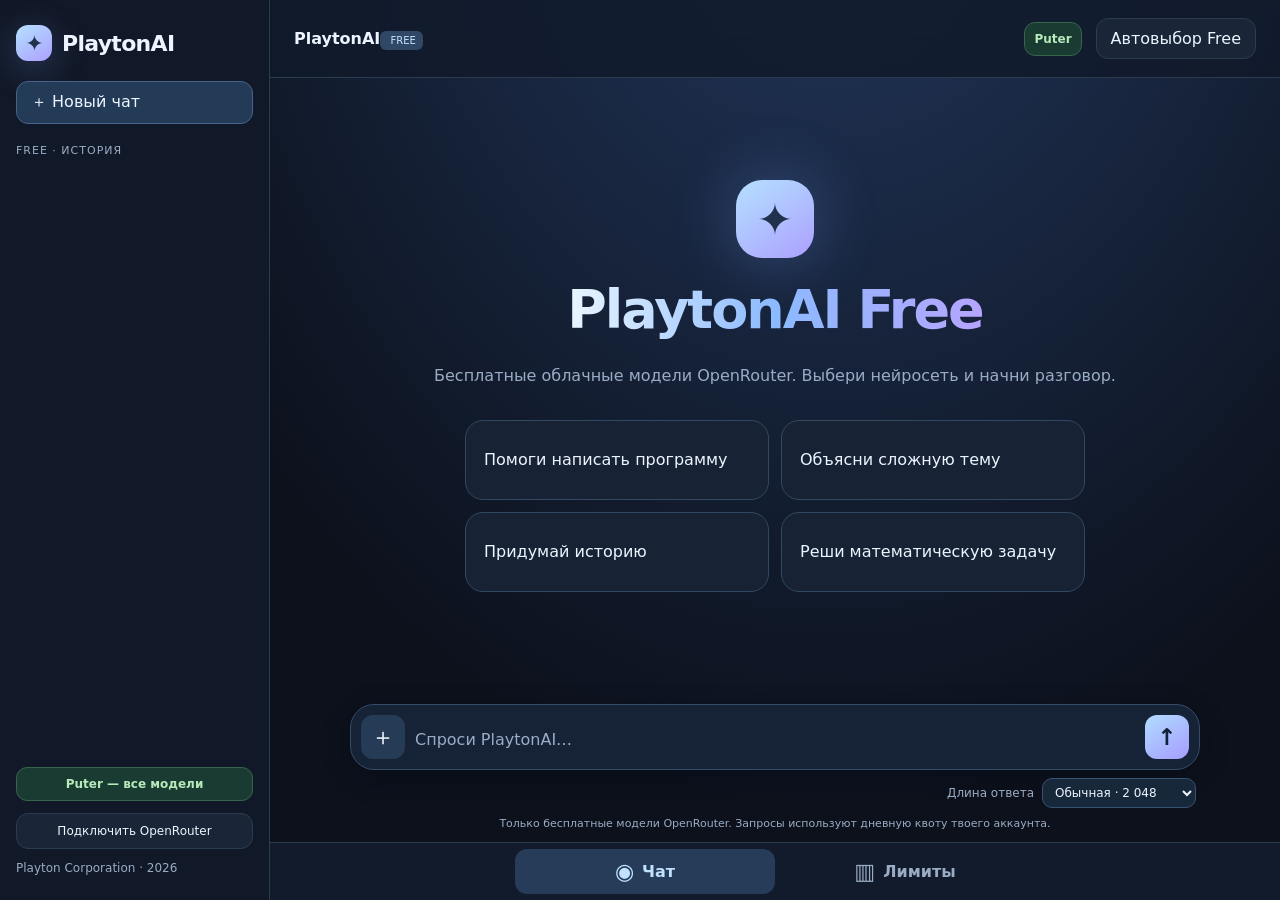
==== free.html @ 61194fd1 "Add PlaytonAI OpenRouter free mode with secure OAuth and live quotas" ====
<!doctype html><html lang="ru"><head><meta charset="utf-8"><meta name="viewport" content="width=device-width,initial-scale=1,viewport-fit=cover"><meta name="theme-color" content="#101117"><meta name="referrer" content="no-referrer"><title>PlaytonAI · Free Models</title><link rel="stylesheet" href="style.css?v=3"><link rel="stylesheet" href="theme.css?v=3"><script defer src="markdown.js?v=2"></script><script defer src="free.js?v=3"></script></head>
<body><aside id="sidebar"><a class="brand" href="./free.html"><span class="logo">✦</span> PlaytonAI</a><button id="newChat" class="new">＋ Новый чат</button><small class="label">FREE · ИСТОРИЯ</small><div id="history"></div><footer><a class="switch-provider" href="./">Puter — все модели</a><button id="connect">Подключить OpenRouter</button><button id="disconnect" hidden>Отключить ключ</button><span>Playton Corporation · 2026</span></footer></aside>
<main><header><button id="menu" aria-label="Меню">☰</button><div><strong>PlaytonAI</strong><span class="version"> FREE</span></div><a class="provider-top" href="./">Puter</a><button id="models" title="Выбрать модель">Выбор модели ▾</button></header>
<section class="page" id="chatPage"><div id="conversation" aria-live="polite"></div><section class="composer"><div id="status" role="status"></div><form id="form"><div id="attachments"></div><div class="input-row"><button type="button" id="attach" aria-label="Прикрепить файлы">＋</button><input type="file" id="files" multiple hidden accept="image/*,.txt,.md,.csv,.json,.xml,.js,.ts,.py,.cpp,.html,.css,.rs,.java,.log"><textarea id="prompt" rows="1" placeholder="Спроси PlaytonAI…" aria-label="Сообщение"></textarea><button id="send" type="submit" aria-label="Отправить">↑</button><button id="stop" type="button" hidden>Стоп</button></div></form><div class="generation-controls"><label for="answerLength">Длина ответа</label><select id="answerLength"><option value="2048">Обычная · 2 048</option><option value="1024">Экономная · 1 024</option><option value="4096">Подробная · 4 096</option><option value="16384">Длинная · 16 384</option><option value="auto">Максимум модели</option></select></div><p>Только бесплатные модели OpenRouter. Запросы используют дневную квоту твоего аккаунта.</p></section></section>
<section class="page limits" id="limitsPage" hidden><div class="limits-inner"><div class="eyebrow">PLAYTONAI · OPENROUTER FREE</div><h1>Лимиты и квоты</h1><p class="muted">Данные с сервера OpenRouter, без бюджета Puter.</p><div class="toolbar"><button id="refresh">Обновить с сервера</button><a href="https://openrouter.ai/keys" target="_blank" rel="noopener">API-ключи</a></div><p id="quotaStatus" role="status" class="muted">Подключи аккаунт, чтобы увидеть реальный остаток.</p><div class="quota-grid"><article class="quota-card"><small>ОСТАЛОСЬ ЗАПРОСОВ СЕГОДНЯ</small><strong id="remaining">—</strong><span>Общая квота бесплатных моделей</span><div class="progress"><div id="balanceBar"></div></div></article><article class="quota-card"><small>ДНЕВНОЙ ЛИМИТ</small><strong id="daily">—</strong><span id="used">Данные API</span></article></div><article class="quota-card"><h2 id="quotaModel">Модель</h2><div id="modelMetrics" class="metrics"></div><p class="muted">Отдельная внутренняя квота провайдера может действовать, но остаток не всегда доступен. Общая квота возвращается API OpenRouter.</p></article><article class="quota-card"><h2>Как работает бесплатный режим</h2><p class="muted">Выбираются только модели с суффиксом :free и нулевой ценой либо официальный бесплатный маршрутизатор. Платные модели не отправляются. Ограничения OpenRouter действуют и могут измениться.</p><a href="https://openrouter.ai/collections/free-models" target="_blank" rel="noopener">Официальный список бесплатных моделей</a></article></div></section>
<nav class="bottom-nav" aria-label="Навигация"><button id="navChat" class="active"><span>◉</span> Чат</button><button id="navLimits"><span>▥</span> Лимиты</button></nav></main>
<dialog id="catalog"><div class="dialog-head"><h2>Бесплатные модели</h2><button id="close" aria-label="Закрыть">×</button></div><p id="catalogStatus">Загрузка каталога…</p><input id="filter" type="search" placeholder="Название модели" aria-label="Поиск модели"><div id="modelList"></div></dialog>
<dialog id="connection"><div class="dialog-head"><h2>Подключение OpenRouter</h2><button id="closeConnect" aria-label="Закрыть">×</button></div><p>Войди через официальный OpenRouter. Секретный ключ используется только в памяти этой вкладки, не сохраняется на GitHub и не попадает в историю. После закрытия или перезагрузки вкладки потребуется подключение снова.</p><button id="oauth">Войти через OpenRouter</button><p class="muted">Или используй собственный API-ключ:</p><input id="manualKey" class="free-key" type="password" autocomplete="off" spellcheck="false" placeholder="API-ключ OpenRouter" aria-label="API-ключ OpenRouter"><div class="free-controls"><button id="useKey">Подключить ключ</button><a href="https://openrouter.ai/keys" target="_blank" rel="noopener">Получить ключ</a></div><p id="connectStatus" role="status" class="muted"></p></dialog></body></html>
---- style.css ----
:root{color-scheme:dark;--bg:#101117;--panel:#171922;--line:#2a2d3b;--text:#f1f2f7;--muted:#9b9eae;--accent:#9caaff;font-family:Inter,system-ui,-apple-system,sans-serif}*{box-sizing:border-box}body{margin:0;background:var(--bg);color:var(--text);display:flex;height:100dvh;overflow:hidden}button,input,textarea{font:inherit}button{cursor:pointer;border:1px solid var(--line);border-radius:12px;color:var(--text);background:#222531;padding:10px 14px}button:hover{background:#303649}button:disabled{opacity:.5;cursor:wait}#sidebar{width:265px;flex-shrink:0;background:var(--panel);padding:22px 15px;display:flex;flex-direction:column;gap:20px;border-right:1px solid var(--line)}.brand{display:flex;align-items:center;gap:10px;text-decoration:none;color:var(--text);font-weight:800;font-size:22px}.logo{display:grid;place-items:center;width:36px;height:36px;background:linear-gradient(135deg,#a7b2ff,#6967e9);color:#17152b;border-radius:12px;font-weight:900}.new{border-color:#484f83;text-align:left}.label{color:var(--muted);font-size:11px;letter-spacing:1px}#history{overflow:auto;flex:1;display:flex;flex-direction:column;gap:5px}.history-item{display:flex;align-items:center;gap:6px}.history-item>button:first-child{flex:1;min-width:0;text-overflow:ellipsis;overflow:hidden;white-space:nowrap;text-align:left;background:transparent;border-color:transparent}.history-item.active{background:#282d42;border-radius:12px}.history-item>button:last-child{padding:5px 8px;border:none;background:none;color:var(--muted)}footer{display:flex;flex-direction:column;gap:12px;color:var(--muted);font-size:12px}main{flex:1;min-width:0;display:flex;flex-direction:column}header{display:flex;align-items:center;gap:14px;padding:15px 24px;border-bottom:1px solid var(--line)}header>div{flex:1}.version{font-size:10px;background:#282b44;color:#b4beff;padding:4px 7px;border-radius:6px}#models{max-width:46%;white-space:nowrap;overflow:hidden;text-overflow:ellipsis}#menu{display:none}#conversation{flex:1;overflow:auto;padding:20px max(20px,calc((100% - 850px)/2));scroll-behavior:smooth}.welcome{min-height:100%;display:flex;flex-direction:column;justify-content:center;align-items:center;text-align:center}.welcome .logo{width:70px;height:70px;font-size:40px;box-shadow:0 10px 60px #6267c94a}.welcome h1{font-size:clamp(28px,5vw,46px);margin:20px 0 6px}.welcome p{color:var(--muted)}.suggestions{display:grid;grid-template-columns:repeat(2,minmax(0,1fr));gap:10px;margin-top:15px}.suggestions button{text-align:left;background:#181b25;padding:14px}.message{margin:20px 0;line-height:1.65;overflow-wrap:anywhere}.message.user{background:#232638;padding:14px 18px;border-radius:18px 18px 4px 18px;margin-left:auto;width:fit-content;max-width:90%}.message.assistant{padding:12px 0}.author{color:var(--accent);font-weight:700;font-size:12px;margin-bottom:8px}.content{white-space:pre-wrap}.content pre{white-space:pre;overflow:auto;padding:15px;background:#090b10;border-radius:12px;border:1px solid var(--line)}.copy{font-size:12px;margin-top:8px;padding:5px 10px}.composer{padding:10px max(20px,calc((100% - 850px)/2)) 12px}.composer form{background:#1c1f2b;border:1px solid #3a3e50;border-radius:22px;padding:10px;display:flex;align-items:flex-end;gap:10px}.composer textarea{resize:none;flex:1;min-width:0;border:0;background:transparent;color:var(--text);padding:10px;outline:none;max-height:160px}.composer p{font-size:11px;text-align:center;color:var(--muted);margin:9px 0 0}#send{background:var(--accent);color:#101117;font-size:23px;width:44px;height:44px;padding:0;border:none;font-weight:bold}#status{font-size:13px;color:#c6cbf7;padding:0 4px 8px}#status:empty{display:none}dialog{background:var(--panel);border:1px solid var(--line);color:var(--text);width:min(650px,94vw);max-height:85dvh;border-radius:20px;padding:20px}dialog::backdrop{background:#0009}.dialog-head{display:flex;justify-content:space-between;align-items:center}.dialog-head h2{margin:0}#filter{width:100%;background:var(--bg);color:var(--text);border:1px solid var(--line);border-radius:12px;padding:12px}#modelList{display:flex;flex-direction:column;gap:7px;margin-top:12px;max-height:55dvh;overflow:auto}.model{text-align:left;display:flex;flex-direction:column;gap:5px}.model small{color:var(--muted)}.model.selected{border-color:var(--accent)}#catalogStatus{color:var(--muted);font-size:13px}[hidden]{display:none!important}@media(max-width:700px){#sidebar{display:none;position:absolute;z-index:2;left:0;top:0;bottom:0;width:min(290px,85vw);box-shadow:0 0 0 100vmax #0008}#sidebar.open{display:flex}#menu{display:block;padding:8px 12px}header{padding:12px;gap:10px}.version{display:none}#conversation{padding:14px 16px}.composer{padding:8px 12px}.suggestions{grid-template-columns:1fr}}
---- theme.css ----
:root{--bg:#0c111c;--panel:#111928;--line:#2b3c51;--text:#edf4ff;--muted:#9aacc5;--accent:#a0d1ff;--violet:#b3a6ff}
.switch-provider,.provider-top{display:inline-block;text-decoration:none;color:#b7e9bb;border:1px solid #38634c;background:#193b31;padding:9px;border-radius:11px;font-size:12px;text-align:center;font-weight:700}.provider-top{flex-shrink:0}.free-status{font-size:13px;color:#b7e9bb}.free-key{width:100%;font:inherit;padding:12px;border:1px solid #415773;border-radius:10px;background:#0c111c;color:var(--text)}.free-controls{display:flex;flex-wrap:wrap;gap:8px;margin-top:12px}.free-controls button{flex:1}.free-chat-image{max-width:180px;max-height:120px;object-fit:contain;border-radius:10px;display:block}
.generation-controls{display:flex;justify-content:flex-end;align-items:center;gap:8px;margin:8px 4px 0;color:var(--muted);font-size:12px}.generation-controls select{max-width:70%;color:var(--text);background:#18283b;border:1px solid #385271;border-radius:10px;padding:6px 8px;font:inherit}.generation-controls select:focus-visible{outline:2px solid var(--accent)}
body{background:radial-gradient(ellipse at 65% -30%,#243b63,transparent 65%),var(--bg)}
button{background:#1a2638;transition:background .2s,border .2s}button:hover{background:#304561}button:focus-visible,a:focus-visible{outline:2px solid var(--accent)}
#sidebar{background:#111928f0;width:270px;padding:25px 16px}.brand{letter-spacing:-.7px}.logo{background:linear-gradient(145deg,#b4e1ff,#aca0ff);color:#20324b;box-shadow:0 8px 35px #86aaff40}.new{background:#233b57;border-color:#476389}.history-item.active{background:#243850}header{background:#111b2bd9;backdrop-filter:blur(20px);padding:18px 24px}.version{background:#304866;color:#c7e6ff}.page{display:flex;flex:1;min-height:0;flex-direction:column}.welcome h1{font-size:clamp(32px,5vw,54px);letter-spacing:-2px;background:linear-gradient(90deg,#eaf6ff,#8bbaff,#b6a4ff);background-clip:text;color:transparent}.welcome .logo{font-size:44px;width:78px;height:78px;border-radius:26px;box-shadow:0 0 65px #759fff55}.welcome p{line-height:1.6}.suggestions{width:min(100%,620px);gap:12px}.suggestions button{background:#172335;border:1px solid #334860;padding:18px;min-height:80px;border-radius:18px}
.message.user{background:#22354e;border:1px solid #38516d;border-radius:20px 20px 5px 20px}.message{line-height:1.7}.author{display:flex;align-items:center;gap:8px;font-size:12px;color:var(--muted)}.author:before{content:"✦";display:grid;place-items:center;width:30px;height:30px;border-radius:10px;color:#10233f;background:linear-gradient(145deg,#b4e1ff,#aca0ff);font-size:20px}.content{white-space:normal}.message.user .content{white-space:pre-wrap}.content p{margin:0 0 12px}.content p:last-child{margin-bottom:0}.content h1,.content h2,.content h3,.content h4{line-height:1.3;margin:20px 0 10px;letter-spacing:-.5px}.content ul,.content ol{padding-left:25px}.content li{margin:5px 0}.content strong{color:#f6faff}.content code{background:#24384e;border:1px solid #364d65;border-radius:6px;padding:2px 5px;color:#c8e5ff;font-family:ui-monospace,Consolas,monospace}.content pre{background:#090e18;line-height:1.5;border-color:#2a4056}.content pre code{background:none;border:0;padding:0;color:#dbeaff}.content blockquote{border-left:3px solid var(--accent);margin:12px 0;padding:8px 15px;background:#1c2a3e;color:#bfd3ee;border-radius:0 10px 10px 0}.content hr{border:0;border-top:1px solid var(--line);margin:22px 0}.content table,.limits table{border-collapse:collapse;width:100%;text-align:left;min-width:300px}.content th,.content td,.limits th,.limits td{padding:10px 12px;border:1px solid var(--line);vertical-align:top}.content th,.limits th{background:#203249}.table-scroll{overflow:auto}.content a,.limits a{color:var(--accent)}.composer form{display:block;background:#162337;border:1px solid #354b68;border-radius:24px;box-shadow:0 8px 28px #03081255}.input-row{display:flex;align-items:flex-end;gap:8px}.composer textarea{padding:10px 2px}.composer textarea::placeholder{color:#9aacc5}#send{background:linear-gradient(145deg,#b0ddff,#a59cff);color:#10223a}#attach{font-size:24px;width:44px;height:44px;padding:0;border:0;background:#263b55}#attachments{display:flex;flex-wrap:wrap;gap:7px;margin:0 4px 8px}#attachments:empty{display:none}.attachment{display:flex;align-items:center;gap:7px;background:#24364d;border:1px solid #3d5879;border-radius:12px;padding:6px;max-width:100%;font-size:12px}.attachment img{width:36px;height:36px;object-fit:cover;border-radius:7px}.attachment span{max-width:155px;overflow:hidden;text-overflow:ellipsis;white-space:nowrap}.attachment button{border:0;background:transparent;padding:3px 6px}.file-tag{display:inline-block;border:1px solid #3c5576;border-radius:10px;padding:5px 8px;font-size:12px;color:#c3dfff;margin:4px 4px 4px 0}.bottom-nav{display:grid;grid-template-columns:1fr 1fr;background:#111b2b;border-top:1px solid var(--line);padding:6px max(14px,calc((100% - 520px)/2)) calc(6px + env(safe-area-inset-bottom))}.bottom-nav button{border:0;background:transparent;color:var(--muted);display:flex;align-items:center;justify-content:center;gap:8px;padding:10px;font-weight:600}.bottom-nav span{font-size:22px}.bottom-nav button.active{background:#263c58;color:#c1e2ff}.limits{overflow:auto}.limits-inner{max-width:900px;width:100%;margin:auto;padding:30px 24px}.limits h1{font-size:36px;letter-spacing:-1.3px;margin:8px 0}.muted{color:var(--muted);font-size:13px;line-height:1.6}.eyebrow{color:#9bc4f4;font-size:11px;font-weight:700;letter-spacing:1.5px}.toolbar{display:flex;align-items:center;flex-wrap:wrap;gap:15px;margin:20px 0}.quota-grid{display:grid;grid-template-columns:1fr 1fr;gap:14px}.quota-card{background:#152234;border:1px solid var(--line);border-radius:20px;padding:20px;margin:12px 0;min-width:0}.quota-card small{color:var(--muted);font-size:11px;letter-spacing:1px}.quota-card>strong{display:block;font-size:clamp(24px,4vw,38px);letter-spacing:-1px;margin:12px 0;color:#a9d4ff}.quota-card>span{font-size:13px;color:var(--muted)}.quota-card h2{font-size:20px;margin:0 0 10px;overflow-wrap:anywhere}.progress{height:7px;background:#24354a;border-radius:7px;margin-top:16px}.progress div{height:100%;width:0;background:linear-gradient(90deg,#99ccff,#a99dfc);border-radius:7px}.card-head{display:flex;justify-content:space-between;gap:12px;align-items:center}.card-head h2{margin:8px 0 15px}.metrics{display:grid;grid-template-columns:repeat(2,minmax(0,1fr));gap:12px}.metric{background:#101a29;padding:12px;border-radius:12px;min-width:0}.metric span{display:block;color:var(--muted);font-size:12px}.metric strong{display:block;font-size:17px;overflow-wrap:anywhere;margin-top:6px}.notice{margin-top:15px;background:#25344b;border-left:3px solid #9db7ff;padding:13px;border-radius:9px}.notice p{margin:5px 0;color:#b6c7dd;font-size:14px;line-height:1.5}.limits table{font-size:13px;margin:12px 0}.limits a{font-size:13px}dialog{background:#142033;border-color:#344e70;border-radius:24px}dialog::backdrop{background:#050a13b8;backdrop-filter:blur(7px)}.model{background:#1b2b40}
@media(max-width:700px){#sidebar{position:fixed;width:min(290px,85vw);box-shadow:0 0 0 100vmax #0009}header{padding:11px 12px}.suggestions{grid-template-columns:repeat(2,minmax(0,1fr));gap:8px}.suggestions button{font-size:13px;padding:10px;min-height:76px}.welcome h1{font-size:33px}.welcome .logo{width:60px;height:60px;font-size:36px}.welcome p{font-size:14px}.bottom-nav{padding:5px 12px calc(5px + env(safe-area-inset-bottom))}.limits-inner{padding:22px 14px}.quota-grid{grid-template-columns:1fr;gap:0}.quota-card{padding:15px}.metrics{grid-template-columns:repeat(2,minmax(0,1fr))}.attachment span{max-width:105px}}
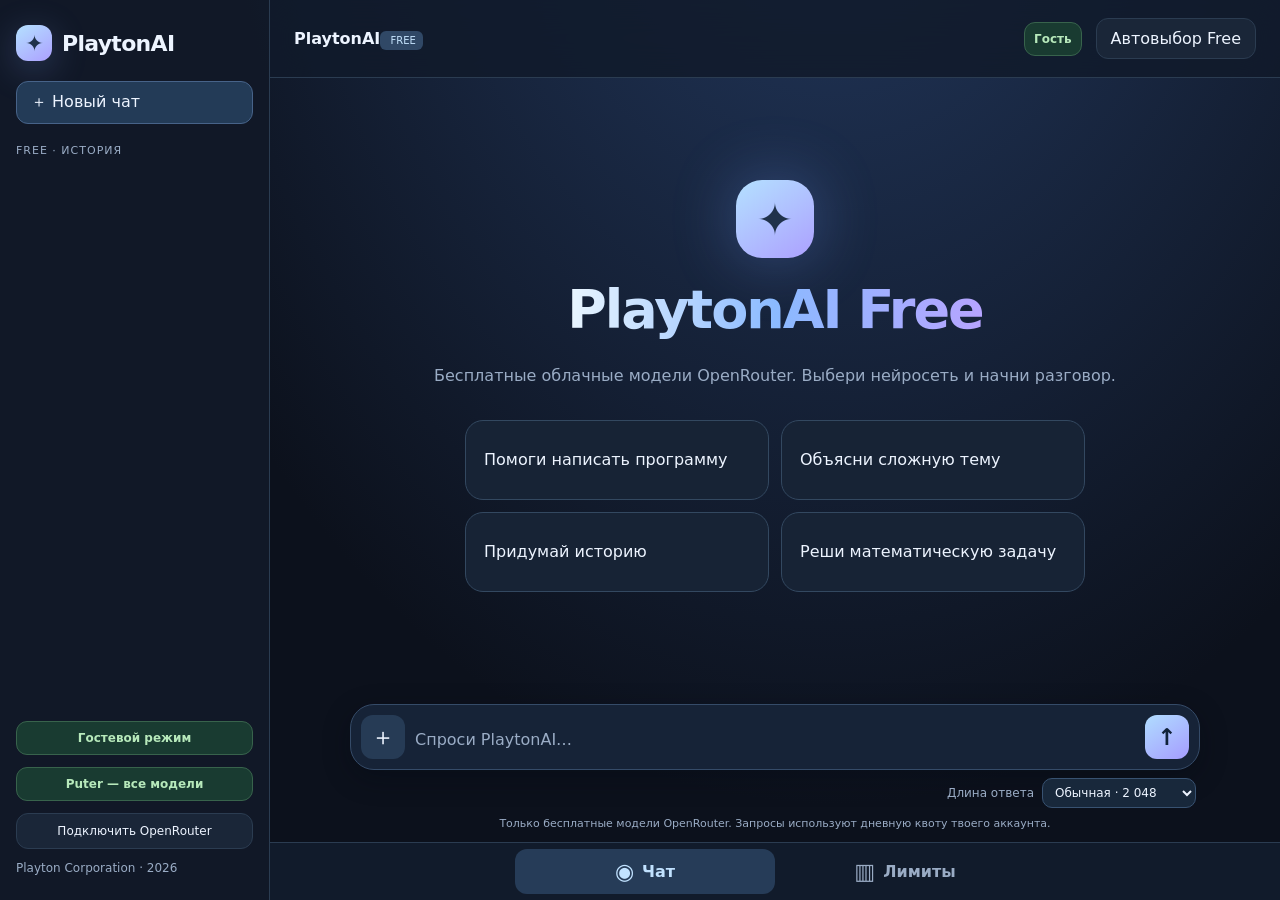
==== commit a5cd721e: "PlaytonAI Guest: official anonymous AI Horde chat and live model catalog" ====
--- a/free.html
+++ b/free.html
@@ -1,6 +1,6 @@
 <!doctype html><html lang="ru"><head><meta charset="utf-8"><meta name="viewport" content="width=device-width,initial-scale=1,viewport-fit=cover"><meta name="theme-color" content="#101117"><meta name="referrer" content="no-referrer"><title>PlaytonAI · Free Models</title><link rel="stylesheet" href="style.css?v=3"><link rel="stylesheet" href="theme.css?v=3"><script defer src="markdown.js?v=2"></script><script defer src="free.js?v=3"></script></head>
-<body><aside id="sidebar"><a class="brand" href="./free.html"><span class="logo">✦</span> PlaytonAI</a><button id="newChat" class="new">＋ Новый чат</button><small class="label">FREE · ИСТОРИЯ</small><div id="history"></div><footer><a class="switch-provider" href="./">Puter — все модели</a><button id="connect">Подключить OpenRouter</button><button id="disconnect" hidden>Отключить ключ</button><span>Playton Corporation · 2026</span></footer></aside>
-<main><header><button id="menu" aria-label="Меню">☰</button><div><strong>PlaytonAI</strong><span class="version"> FREE</span></div><a class="provider-top" href="./">Puter</a><button id="models" title="Выбрать модель">Выбор модели ▾</button></header>
+<body><aside id="sidebar"><a class="brand" href="./free.html"><span class="logo">✦</span> PlaytonAI</a><button id="newChat" class="new">＋ Новый чат</button><small class="label">FREE · ИСТОРИЯ</small><div id="history"></div><footer><a class="switch-provider" href="./guest.html">Гостевой режим</a><a class="switch-provider" href="./puter.html">Puter — все модели</a><button id="connect">Подключить OpenRouter</button><button id="disconnect" hidden>Отключить ключ</button><span>Playton Corporation · 2026</span></footer></aside>
+<main><header><button id="menu" aria-label="Меню">☰</button><div><strong>PlaytonAI</strong><span class="version"> FREE</span></div><a class="provider-top" href="./guest.html">Гость</a><button id="models" title="Выбрать модель">Выбор модели ▾</button></header>
 <section class="page" id="chatPage"><div id="conversation" aria-live="polite"></div><section class="composer"><div id="status" role="status"></div><form id="form"><div id="attachments"></div><div class="input-row"><button type="button" id="attach" aria-label="Прикрепить файлы">＋</button><input type="file" id="files" multiple hidden accept="image/*,.txt,.md,.csv,.json,.xml,.js,.ts,.py,.cpp,.html,.css,.rs,.java,.log"><textarea id="prompt" rows="1" placeholder="Спроси PlaytonAI…" aria-label="Сообщение"></textarea><button id="send" type="submit" aria-label="Отправить">↑</button><button id="stop" type="button" hidden>Стоп</button></div></form><div class="generation-controls"><label for="answerLength">Длина ответа</label><select id="answerLength"><option value="2048">Обычная · 2 048</option><option value="1024">Экономная · 1 024</option><option value="4096">Подробная · 4 096</option><option value="16384">Длинная · 16 384</option><option value="auto">Максимум модели</option></select></div><p>Только бесплатные модели OpenRouter. Запросы используют дневную квоту твоего аккаунта.</p></section></section>
 <section class="page limits" id="limitsPage" hidden><div class="limits-inner"><div class="eyebrow">PLAYTONAI · OPENROUTER FREE</div><h1>Лимиты и квоты</h1><p class="muted">Данные с сервера OpenRouter, без бюджета Puter.</p><div class="toolbar"><button id="refresh">Обновить с сервера</button><a href="https://openrouter.ai/keys" target="_blank" rel="noopener">API-ключи</a></div><p id="quotaStatus" role="status" class="muted">Подключи аккаунт, чтобы увидеть реальный остаток.</p><div class="quota-grid"><article class="quota-card"><small>ОСТАЛОСЬ ЗАПРОСОВ СЕГОДНЯ</small><strong id="remaining">—</strong><span>Общая квота бесплатных моделей</span><div class="progress"><div id="balanceBar"></div></div></article><article class="quota-card"><small>ДНЕВНОЙ ЛИМИТ</small><strong id="daily">—</strong><span id="used">Данные API</span></article></div><article class="quota-card"><h2 id="quotaModel">Модель</h2><div id="modelMetrics" class="metrics"></div><p class="muted">Отдельная внутренняя квота провайдера может действовать, но остаток не всегда доступен. Общая квота возвращается API OpenRouter.</p></article><article class="quota-card"><h2>Как работает бесплатный режим</h2><p class="muted">Выбираются только модели с суффиксом :free и нулевой ценой либо официальный бесплатный маршрутизатор. Платные модели не отправляются. Ограничения OpenRouter действуют и могут измениться.</p><a href="https://openrouter.ai/collections/free-models" target="_blank" rel="noopener">Официальный список бесплатных моделей</a></article></div></section>
 <nav class="bottom-nav" aria-label="Навигация"><button id="navChat" class="active"><span>◉</span> Чат</button><button id="navLimits"><span>▥</span> Лимиты</button></nav></main>
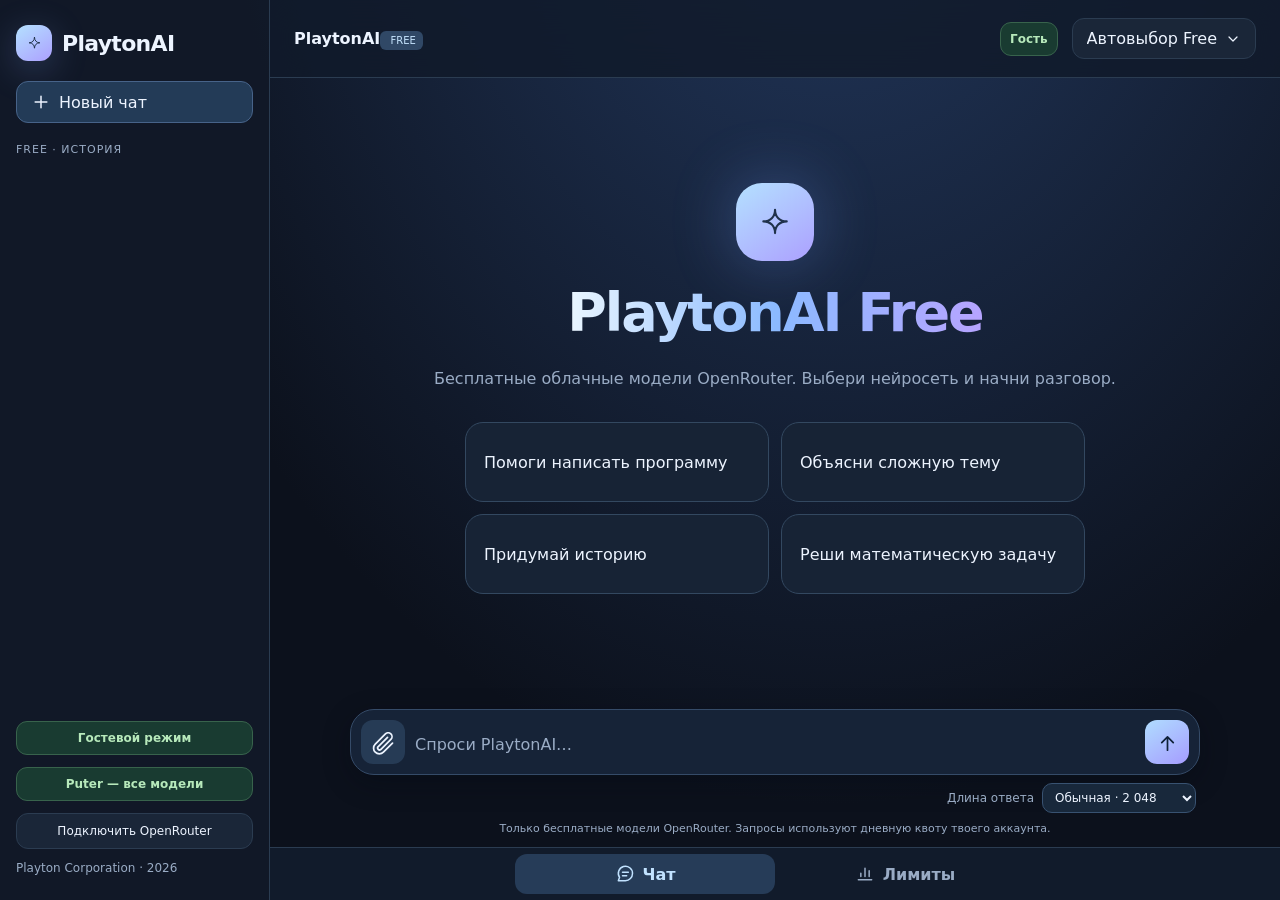
==== commit b955c807: "Replace keyboard symbols with consistent SVG icons" ====
--- a/free.html
+++ b/free.html
@@ -1,4 +1,4 @@
-<!doctype html><html lang="ru"><head><meta charset="utf-8"><meta name="viewport" content="width=device-width,initial-scale=1,viewport-fit=cover"><meta name="theme-color" content="#101117"><meta name="referrer" content="no-referrer"><title>PlaytonAI · Free Models</title><link rel="stylesheet" href="style.css?v=3"><link rel="stylesheet" href="theme.css?v=3"><script defer src="markdown.js?v=2"></script><script defer src="free.js?v=3"></script></head>
+<!doctype html><html lang="ru"><head><meta charset="utf-8"><meta name="viewport" content="width=device-width,initial-scale=1,viewport-fit=cover"><meta name="theme-color" content="#101117"><meta name="referrer" content="no-referrer"><title>PlaytonAI · Free Models</title><link rel="stylesheet" href="style.css?v=3"><link rel="stylesheet" href="theme.css?v=3"><script defer src="markdown.js?v=2"></script><script defer src="free.js?v=3"></script><script defer src="icons.js?v=1"></script></head>
 <body><aside id="sidebar"><a class="brand" href="./free.html"><span class="logo">✦</span> PlaytonAI</a><button id="newChat" class="new">＋ Новый чат</button><small class="label">FREE · ИСТОРИЯ</small><div id="history"></div><footer><a class="switch-provider" href="./guest.html">Гостевой режим</a><a class="switch-provider" href="./puter.html">Puter — все модели</a><button id="connect">Подключить OpenRouter</button><button id="disconnect" hidden>Отключить ключ</button><span>Playton Corporation · 2026</span></footer></aside>
 <main><header><button id="menu" aria-label="Меню">☰</button><div><strong>PlaytonAI</strong><span class="version"> FREE</span></div><a class="provider-top" href="./guest.html">Гость</a><button id="models" title="Выбрать модель">Выбор модели ▾</button></header>
 <section class="page" id="chatPage"><div id="conversation" aria-live="polite"></div><section class="composer"><div id="status" role="status"></div><form id="form"><div id="attachments"></div><div class="input-row"><button type="button" id="attach" aria-label="Прикрепить файлы">＋</button><input type="file" id="files" multiple hidden accept="image/*,.txt,.md,.csv,.json,.xml,.js,.ts,.py,.cpp,.html,.css,.rs,.java,.log"><textarea id="prompt" rows="1" placeholder="Спроси PlaytonAI…" aria-label="Сообщение"></textarea><button id="send" type="submit" aria-label="Отправить">↑</button><button id="stop" type="button" hidden>Стоп</button></div></form><div class="generation-controls"><label for="answerLength">Длина ответа</label><select id="answerLength"><option value="2048">Обычная · 2 048</option><option value="1024">Экономная · 1 024</option><option value="4096">Подробная · 4 096</option><option value="16384">Длинная · 16 384</option><option value="auto">Максимум модели</option></select></div><p>Только бесплатные модели OpenRouter. Запросы используют дневную квоту твоего аккаунта.</p></section></section>
